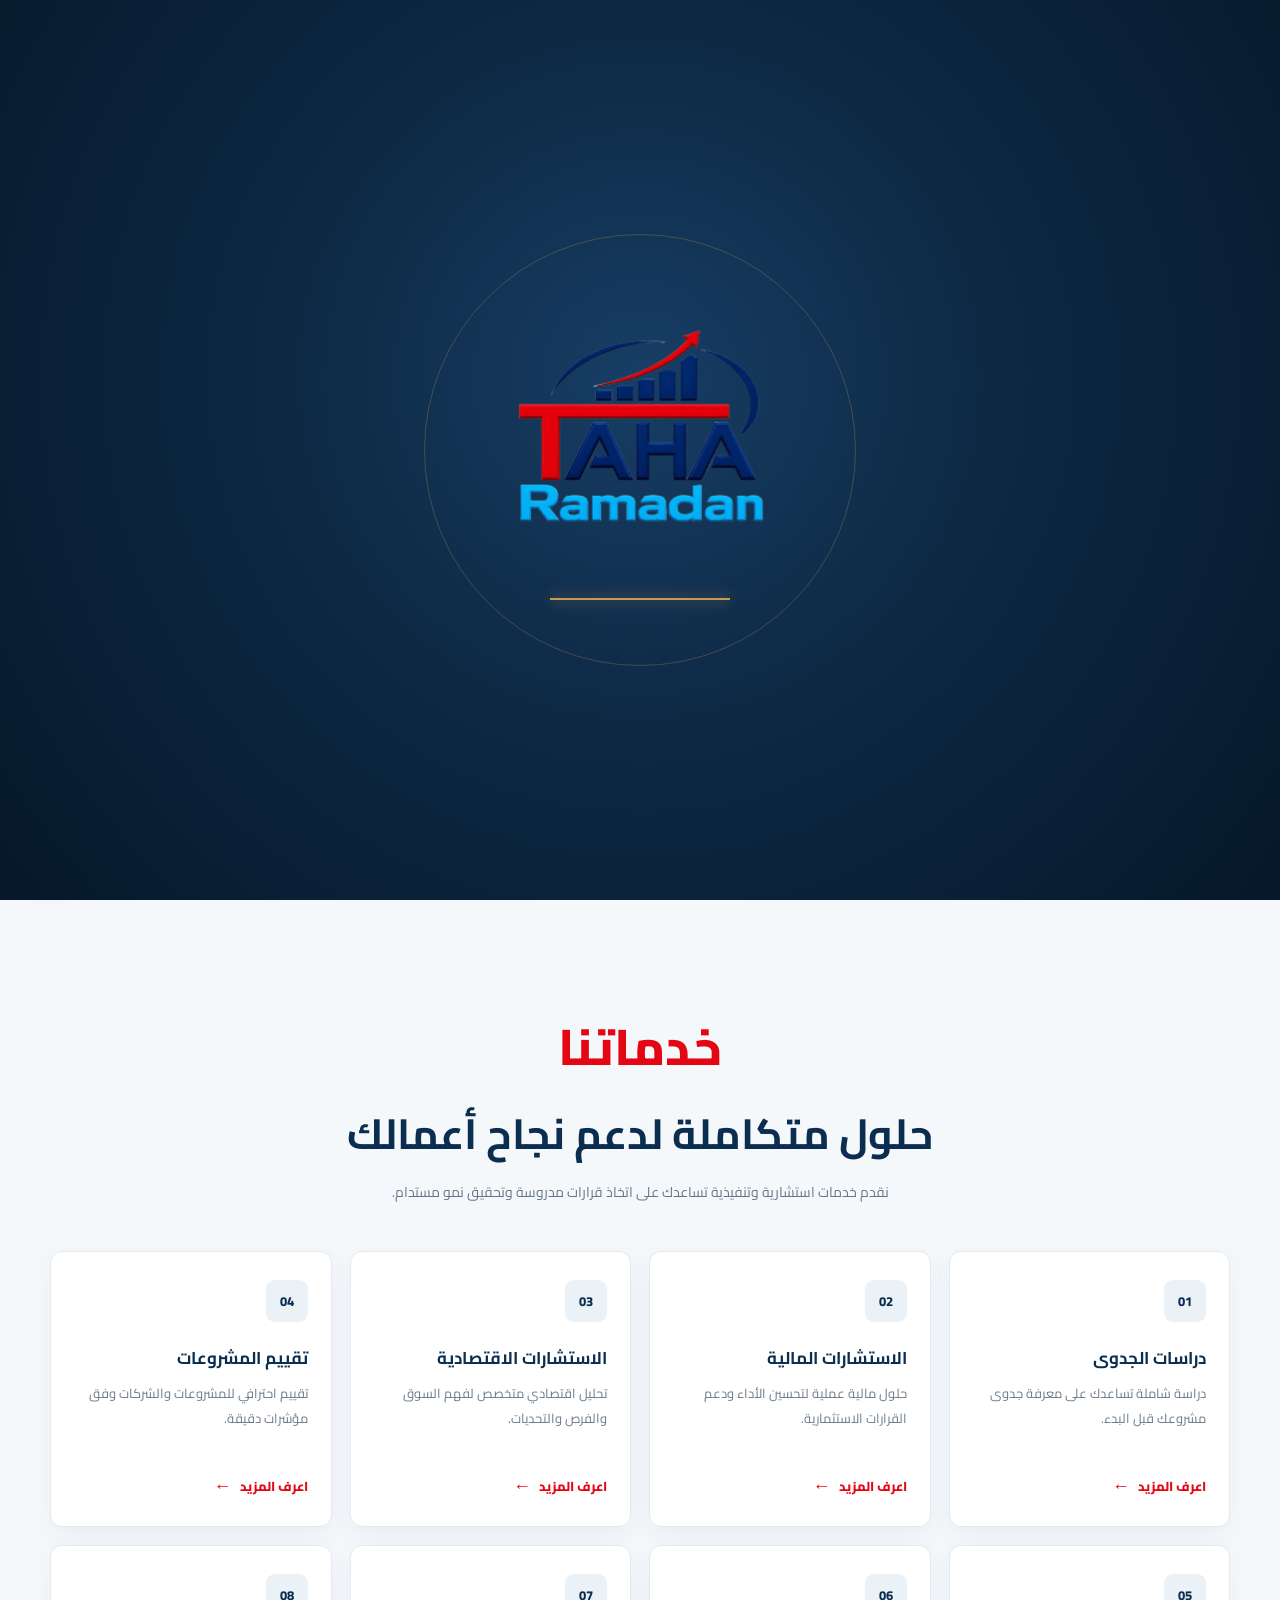
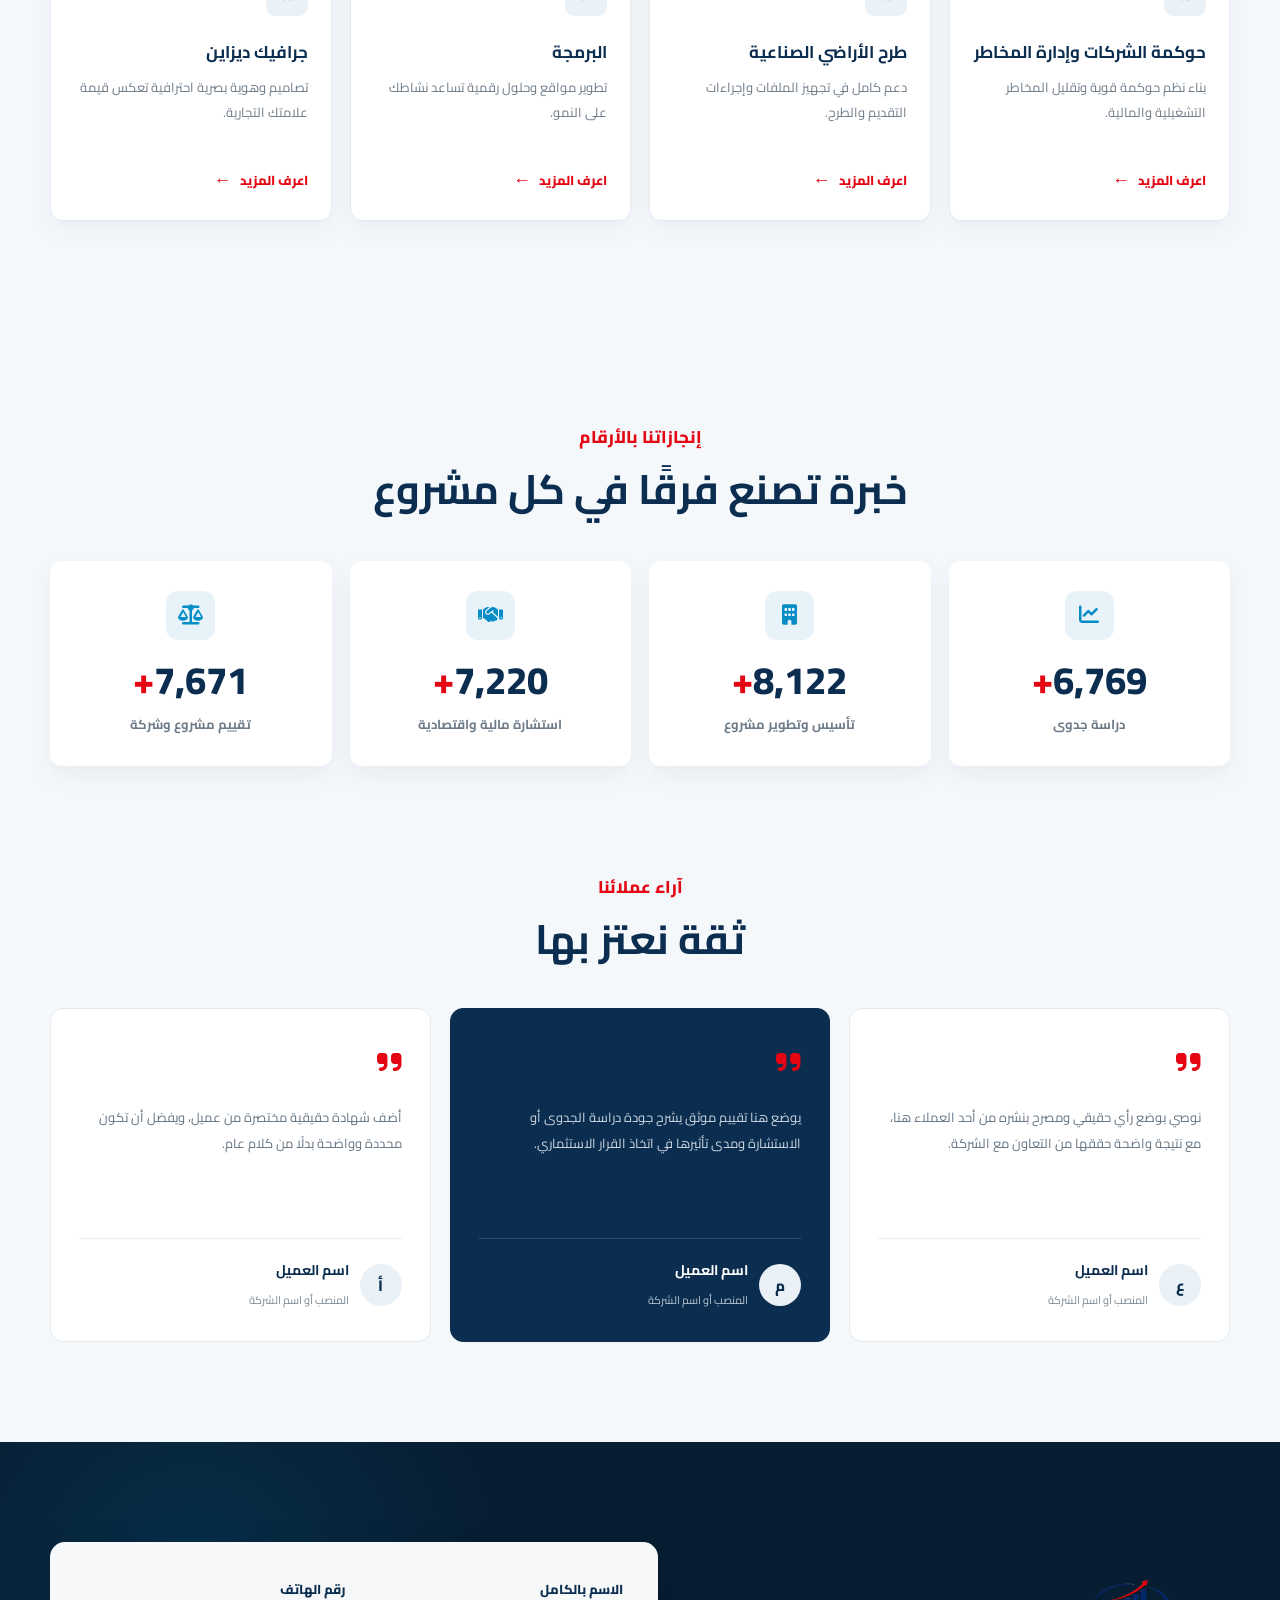
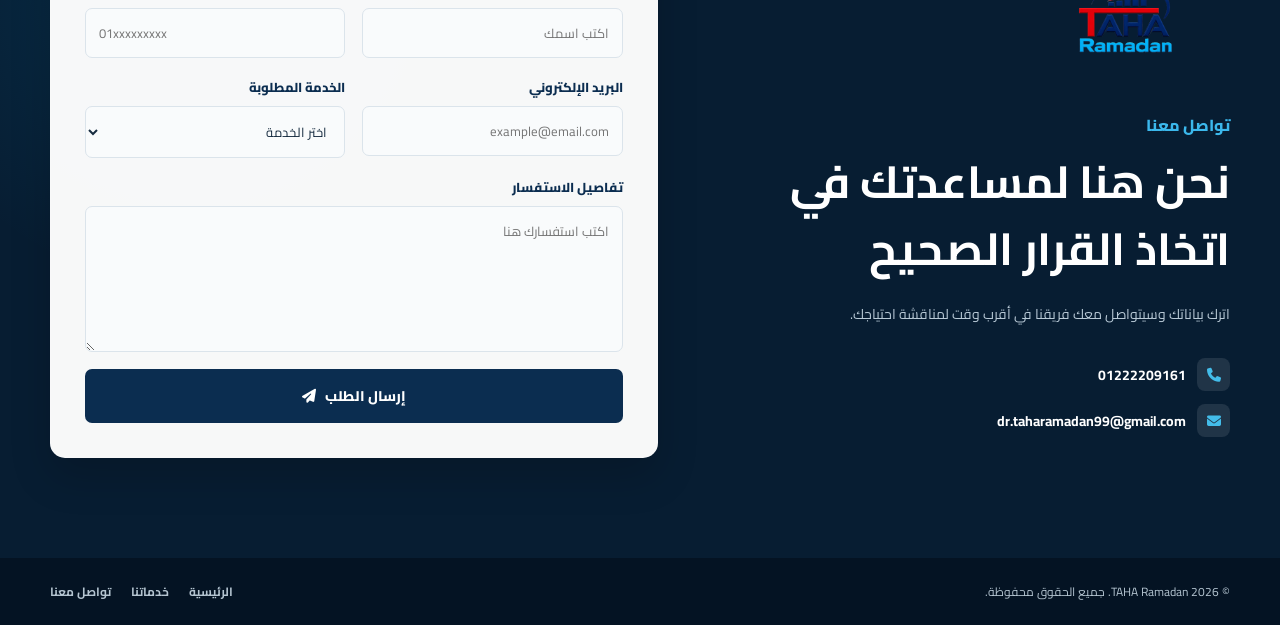
==== index.html @ 09d0135a "Rename Intro.html to index.html" ====
<!DOCTYPE html>
<html lang="ar" dir="rtl">
  <head>
    <meta charset="UTF-8" />
    <meta name="viewport" content="width=device-width, initial-scale=1.0" />
    <title>TAHA Ramadan | للاستشارات المالية والاقتصادية</title>

    <link rel="preconnect" href="https://fonts.googleapis.com" />
    <link rel="preconnect" href="https://fonts.gstatic.com" crossorigin />
    <link
      href="https://fonts.googleapis.com/css2?family=Cairo:wght@400;500;600;700;800&display=swap"
      rel="stylesheet"
    />

    <link rel="stylesheet" href="Css/Intro.css" />
    <link
  rel="stylesheet"
  href="https://cdnjs.cloudflare.com/ajax/libs/font-awesome/6.7.2/css/all.min.css"/>
  </head>

  <body>
    <div class="intro-screen" id="introScreen">
      <div class="intro-content">
        <img
          src="assists/اللوجو الجديدي بدون خلفيه.png"
          alt="TAHA Ramadan"
          class="intro-logo"
        />

        <div class="loading-line">
          <span></span>
        </div>

      </div>
    </div>

    <div class="website-content">
      <header class="site-header">
        <div class="container navbar">
          <a href="#home" class="navbar-logo">
            <img
              src="assists/اللوجو الجديدي بدون خلفيه.png"
              alt="TAHA Ramadan"
            />
          </a>

          <button class="menu-button" id="menuButton" aria-label="فتح القائمة">
            <span></span>
            <span></span>
            <span></span>
          </button>

          <nav class="nav-links" id="navLinks">
            <a class="active" href="#home">الرئيسية</a>
            <a href="#about">من نحن</a>
            <a href="#services">خدماتنا</a>
            <a href="#sectors">القطاعات</a>
            <a href="#contact">تواصل معنا</a>
          </nav>

          <a href="/request.html" class="nav-button">اطلب استشارة</a>
        </div>
      </header>

      <main id="home">
  <section class="hero-slider">
    <img
      src="assists/الغلاف.jpg"
      alt="TAHA Ramadan للاستشارات المالية والاقتصادية"
      class="hero-image"
    />
  </section>
</main>
    </div>
<section class="services-section" id="services">
  <div class="container">
    <div class="services-heading">
      <p>خدماتنا</p>
      <h2>حلول متكاملة لدعم نجاح أعمالك</h2>
      <span>
        نقدم خدمات استشارية وتنفيذية تساعدك على اتخاذ قرارات مدروسة وتحقيق نمو مستدام.
      </span>
    </div>

    <div class="services-grid">
      <article class="service-card">
        <span class="service-number">01</span>
        <h3>دراسات الجدوى</h3>
        <p>دراسة شاملة تساعدك على معرفة جدوى مشروعك قبل البدء.</p>
        <a href="feasibility.html" data-transition>
          اعرف المزيد <b>←</b>
        </a>
      </article>

      <article class="service-card">
        <span class="service-number">02</span>
        <h3>الاستشارات المالية</h3>
        <p>حلول مالية عملية لتحسين الأداء ودعم القرارات الاستثمارية.</p>
        <a href="/financial-consulting.html">اعرف المزيد <b>←</b></a>
      </article>

      <article class="service-card">
        <span class="service-number">03</span>
        <h3>الاستشارات الاقتصادية</h3>
        <p>تحليل اقتصادي متخصص لفهم السوق والفرص والتحديات.</p>
        <a href="/economic-consulting.html">اعرف المزيد <b>←</b></a>
      </article>

      <article class="service-card">
        <span class="service-number">04</span>
        <h3>تقييم المشروعات</h3>
        <p>تقييم احترافي للمشروعات والشركات وفق مؤشرات دقيقة.</p>
        <a href="/project-evaluation.html">اعرف المزيد <b>←</b></a>
      </article>

      <article class="service-card">
        <span class="service-number">05</span>
        <h3>حوكمة الشركات وإدارة المخاطر</h3>
        <p>بناء نظم حوكمة قوية وتقليل المخاطر التشغيلية والمالية.</p>
        <a href="/corporate-governance.html">اعرف المزيد <b>←</b></a>
      </article>

      <article class="service-card">
        <span class="service-number">06</span>
        <h3>طرح الأراضي الصناعية</h3>
        <p>دعم كامل في تجهيز الملفات وإجراءات التقديم والطرح.</p>
        <a href="/industrial-land-offerings.html">اعرف المزيد <b>←</b></a>
      </article>

      <article class="service-card">
        <span class="service-number">07</span>
        <h3>البرمجة</h3>
        <p>تطوير مواقع وحلول رقمية تساعد نشاطك على النمو.</p>
        <a href="/web-development.html">اعرف المزيد <b>←</b></a>
      </article>

      <article class="service-card">
        <span class="service-number">08</span>
        <h3>جرافيك ديزاين</h3>
        <p>تصاميم وهوية بصرية احترافية تعكس قيمة علامتك التجارية.</p>
        <a href="/graphic-design.html">اعرف المزيد <b>←</b></a>
      </article>
    </div>
  </div>
</section>
<section class="results-section" id="results">
  <div class="container">
    <div class="results-heading">
      <p>إنجازاتنا بالأرقام</p>
      <h2>خبرة تصنع فرقًا في كل مشروع</h2>
    </div>

    <div class="statistics-grid">
      <article class="stat-card">
        <i class="fa-solid fa-chart-line"></i>
        <strong class="counter" data-target="15000">0</strong>
        <span>دراسة جدوى</span>
      </article>

      <article class="stat-card">
        <i class="fa-solid fa-building"></i>
        <strong class="counter" data-target="18000">0</strong>
        <span>تأسيس وتطوير مشروع</span>
      </article>

      <article class="stat-card">
        <i class="fa-solid fa-handshake"></i>
        <strong class="counter" data-target="16000">0</strong>
        <span>استشارة مالية واقتصادية</span>
      </article>

      <article class="stat-card">
        <i class="fa-solid fa-scale-balanced"></i>
        <strong class="counter" data-target="17000">0</strong>
        <span>تقييم مشروع وشركة</span>
      </article>
    </div>

    <div class="testimonials-heading">
      <p>آراء عملائنا</p>
      <h2>ثقة نعتز بها</h2>
    </div>

    <div class="testimonials-grid">
      <article class="testimonial-card">
        <div class="quote-icon">
          <i class="fa-solid fa-quote-right"></i>
        </div>

        <p>
          نوصي بوضع رأي حقيقي ومصرح بنشره من أحد العملاء هنا، مع نتيجة واضحة
          حققها من التعاون مع الشركة.
        </p>

        <div class="client-info">
          <div class="client-avatar">ع</div>
          <div>
            <h3>اسم العميل</h3>
            <span>المنصب أو اسم الشركة</span>
          </div>
        </div>
      </article>

      <article class="testimonial-card featured-testimonial">
        <div class="quote-icon">
          <i class="fa-solid fa-quote-right"></i>
        </div>

        <p>
          يوضع هنا تقييم موثق يشرح جودة دراسة الجدوى أو الاستشارة ومدى تأثيرها
          في اتخاذ القرار الاستثماري.
        </p>

        <div class="client-info">
          <div class="client-avatar">م</div>
          <div>
            <h3>اسم العميل</h3>
            <span>المنصب أو اسم الشركة</span>
          </div>
        </div>
      </article>

      <article class="testimonial-card">
        <div class="quote-icon">
          <i class="fa-solid fa-quote-right"></i>
        </div>

        <p>
          أضف شهادة حقيقية مختصرة من عميل، ويفضل أن تكون محددة وواضحة بدلًا من
          كلام عام.
        </p>

        <div class="client-info">
          <div class="client-avatar">أ</div>
          <div>
            <h3>اسم العميل</h3>
            <span>المنصب أو اسم الشركة</span>
          </div>
        </div>
      </article>
    </div>
  </div>
</section>
<section class="contact-section" id="contact">
  <div class="container contact-wrapper">
    <div class="contact-brand">
      <img
        src="assists/اللوجو الجديدي بدون خلفيه.png"
        alt="TAHA Ramadan"
      />

      <p class="contact-label">تواصل معنا</p>

      <h2>نحن هنا لمساعدتك في اتخاذ القرار الصحيح</h2>

      <p class="contact-description">
        اترك بياناتك وسيتواصل معك فريقنا في أقرب وقت لمناقشة احتياجك.
      </p>

      <div class="contact-info">
        <a href="tel:+201222209161">
          <i class="fa-solid fa-phone"></i>
          <span>01222209161</span>
        </a>

        <a href="mailto:dr.taharamadan99@gmail.com">
          <i class="fa-solid fa-envelope"></i>
          <span>dr.taharamadan99@gmail.com</span>
        </a>
      </div>
    </div>

    <form
      class="contact-form"
      action="https://formsubmit.co/dr.taharamadan99@gmail.com"
      method="POST"
    >
      <input
        type="hidden"
        name="_subject"
        value="طلب تواصل جديد من موقع TAHA Ramadan"
      />

      <input type="hidden" name="_captcha" value="true" />

      <div class="form-group">
        <label for="name">الاسم بالكامل</label>
        <input
          type="text"
          id="name"
          name="name"
          placeholder="اكتب اسمك"
          required
        />
      </div>

      <div class="form-group">
        <label for="phone">رقم الهاتف</label>
        <input
          type="tel"
          id="phone"
          name="phone"
          placeholder="01xxxxxxxxx"
          required
        />
      </div>

      <div class="form-group">
        <label for="email">البريد الإلكتروني</label>
        <input
          type="email"
          id="email"
          name="email"
          placeholder="example@email.com"
          required
        />
      </div>

      <div class="form-group">
        <label for="service">الخدمة المطلوبة</label>
        <select id="service" name="service" required>
          <option value="" selected disabled>اختر الخدمة</option>
          <option value="دراسات الجدوى">دراسات الجدوى</option>
          <option value="الاستشارات المالية">الاستشارات المالية</option>
          <option value="الاستشارات الاقتصادية">الاستشارات الاقتصادية</option>
          <option value="تقييم المشروعات">تقييم المشروعات</option>
          <option value="حوكمة الشركات وإدارة المخاطر">
            حوكمة الشركات وإدارة المخاطر
          </option>
          <option value="طرح الأراضي الصناعية">طرح الأراضي الصناعية</option>
          <option value="البرمجة">البرمجة</option>
          <option value="جرافيك ديزاين">جرافيك ديزاين</option>
        </select>
      </div>

      <div class="form-group full-width">
        <label for="message">تفاصيل الاستفسار</label>
        <textarea
          id="message"
          name="message"
          rows="5"
          placeholder="اكتب استفسارك هنا"
          required
        ></textarea>
      </div>

      <button type="submit" class="send-button">
        إرسال الطلب
        <i class="fa-solid fa-paper-plane"></i>
      </button>
    </form>
  </div>
</section>

<footer class="site-footer">
  <div class="container footer-content">
    <p>© 2026 TAHA Ramadan. جميع الحقوق محفوظة.</p>

    <div class="footer-links">
      <a href="#home">الرئيسية</a>
      <a href="#services">خدماتنا</a>
      <a href="#contact">تواصل معنا</a>
    </div>
  </div>
</footer>

<div class="social-widget">
  <div class="social-menu" id="socialMenu">
    <a href="tel:+201222209161" class="phone" aria-label="اتصال">
      <i class="fa-solid fa-phone"></i>
    </a>

    <a
      href="https://wa.me/201222209161"
      class="whatsapp"
      target="_blank"
      aria-label="واتساب"
    >
      <i class="fa-brands fa-whatsapp"></i>
    </a>

    <a
      href="https://facebook.com/YOUR_PAGE"
      class="facebook"
      target="_blank"
      aria-label="فيسبوك"
    >
      <i class="fa-brands fa-facebook-f"></i>
    </a>

    <a
      href="https://x.com/YOUR_ACCOUNT"
      class="twitter"
      target="_blank"
      aria-label="منصة إكس"
    >
      <i class="fa-brands fa-x-twitter"></i>
    </a>

    <a
      href="https://linkedin.com/company/YOUR_COMPANY"
      class="linkedin"
      target="_blank"
      aria-label="لينكد إن"
    >
      <i class="fa-brands fa-linkedin-in"></i>
    </a>

    <a
      href="https://instagram.com/YOUR_ACCOUNT"
      class="instagram"
      target="_blank"
      aria-label="إنستجرام"
    >
      <i class="fa-brands fa-instagram"></i>
    </a>
  </div>

  <button class="social-toggle" id="socialToggle" aria-label="وسائل التواصل">
    <i class="fa-solid fa-comments"></i>
  </button>
</div>
    <script src="Css/js/intro.js"></script>
  </body>
</html>
---- Css/Intro.css ----
:root {
  --navy: #0b2d50;
  --navy-dark: #061b31;
  --red: #e40613;
  --gold: #c99a50;
  --white: #ffffff;
  --text: #172c40;
  --border: #e7edf2;
}

* {
  box-sizing: border-box;
  margin: 0;
  padding: 0;
}

html {
  scroll-behavior: smooth;
}

body {
  font-family: "Cairo", sans-serif;
  background: #f7f9fb;
  color: var(--text);
  overflow-x: hidden;
  overflow-y: auto;
}
a {
  color: inherit;
  text-decoration: none;
}

.container {
  width: min(1180px, calc(100% - 42px));
  margin: auto;
}

.intro-screen {
  position: fixed;
  inset: 0;
  z-index: 9999;
  display: grid;
  place-items: center;
  background: radial-gradient(circle at 50% 42%, #173e65 0%, #0d2944 42%, #06182a 100%);
  transition: opacity 0.7s ease, visibility 0.7s ease;
}

.intro-screen::before {
  content: "";
  position: absolute;
  width: 430px;
  height: 430px;
  border: 1px solid rgba(201, 154, 80, 0.28);
  border-radius: 50%;
  animation: circlePulse 2.8s ease-in-out infinite;
}

.intro-content {
  position: relative;
  z-index: 1;
  width: min(440px, 80vw);
  text-align: center;
}

.intro-logo {
  display: block;
  width: 100%;
  max-height: 290px;
  object-fit: contain;
  opacity: 0;
  transform: scale(0.75) translateY(20px);
  animation: logoReveal 1.2s cubic-bezier(0.22, 1, 0.36, 1) 0.2s forwards;
}

.loading-line {
  width: 0;
  height: 2px;
  margin: 22px auto 14px;
  background: rgba(255, 255, 255, 0.2);
  animation: lineWidth 1.8s ease 0.9s forwards;
}

.loading-line span {
  display: block;
  width: 0;
  height: 100%;
  background: var(--gold);
  box-shadow: 0 0 14px rgba(201, 154, 80, 0.8);
  animation: lineFill 1.45s ease 1.1s forwards;
}

.intro-content p {
  color: #dce5eb;
  font-size: 13px;
  font-weight: 600;
  letter-spacing: 1px;
  opacity: 0;
  animation: textReveal 0.8s ease 1.45s forwards;
}

.intro-screen.hide {
  opacity: 0;
  visibility: hidden;
}

.website-content {
  min-height: 100vh;
  background: #f7f9fb;
}

.site-header {
  position: sticky;
  top: 0;
  z-index: 1000;
  background: rgba(255, 255, 255, 0.97);
  border-bottom: 1px solid var(--border);
  box-shadow: 0 4px 24px rgba(6, 27, 49, 0.05);
  backdrop-filter: blur(12px);
}

.navbar {
  min-height: 84px;
  display: flex;
  align-items: center;
  justify-content: space-between;
  gap: 30px;
}

.navbar-logo {
  display: flex;
  align-items: center;
  width: 165px;
}

.navbar-logo img {
  width: 100%;
  max-height: 64px;
  object-fit: contain;
}

.nav-links {
  display: flex;
  align-items: center;
  gap: 29px;
}

.nav-links a {
  position: relative;
  color: #405365;
  font-size: 14px;
  font-weight: 700;
  transition: color 0.25s ease;
}

.nav-links a::after {
  content: "";
  position: absolute;
  right: 0;
  bottom: -10px;
  width: 0;
  height: 2px;
  background: var(--red);
  transition: width 0.25s ease;
}

.nav-links a:hover,
.nav-links a.active {
  color: var(--navy);
}

.nav-links a:hover::after,
.nav-links a.active::after {
  width: 100%;
}

.nav-button {
  padding: 11px 20px;
  border-radius: 6px;
  background: var(--navy);
  color: var(--white);
  font-size: 13px;
  font-weight: 700;
  box-shadow: 0 5px 14px rgba(11, 45, 80, 0.17);
  transition: transform 0.25s ease, background 0.25s ease;
}

.nav-button:hover {
  background: var(--red);
  transform: translateY(-3px);
}

.menu-button {
  display: none;
  width: 42px;
  height: 42px;
  border: 0;
  border-radius: 6px;
  background: #eef3f7;
  cursor: pointer;
}

.menu-button span {
  display: block;
  width: 21px;
  height: 2px;
  margin: 4px auto;
  background: var(--navy);
}

.hero-slider {
  width: 100%;
  line-height: 0;
  background: var(--navy-dark);
}

.hero-image {
  display: block;
  width: 100%;
  height: auto;
}
@keyframes logoReveal {
  to {
    opacity: 1;
    transform: scale(1) translateY(0);
  }
}

@keyframes lineWidth {
  to {
    width: 180px;
  }
}

@keyframes lineFill {
  to {
    width: 100%;
  }
}

@keyframes textReveal {
  to {
    opacity: 1;
  }
}

@keyframes circlePulse {
  50% {
    transform: scale(1.12);
    opacity: 0.45;
  }
}

@media (max-width: 800px) {
  .navbar {
    min-height: 74px;
    flex-wrap: wrap;
  }

  .navbar-logo {
    width: 135px;
  }

  .menu-button {
    display: block;
  }

  .nav-button {
    display: none;
  }

  .nav-links {
    display: none;
    order: 3;
    width: 100%;
    padding: 5px 0 18px;
    flex-direction: column;
    align-items: flex-start;
    gap: 13px;
  }

  .nav-links.show {
    display: flex;
  }

  .nav-links a::after {
    bottom: -4px;
  }

  .hero-slider {
    height: calc(100vh - 74px);
    min-height: 430px;
  }
}

@media (max-width: 500px) {
  .intro-logo {
    max-height: 220px;
  }

  .intro-content p {
    font-size: 11px;
  }

  .intro-screen::before {
    width: 310px;
    height: 310px;
  }
}

.services-section {
  padding: 100px 0;
  background: #f5f8fb;
}

.services-heading {
  max-width: 700px;
  margin: 0 auto 45px;
  text-align: center;
}

.services-heading p {
  color: var(--red);
  font-size: 50px;
  font-weight: 800;
  margin-bottom: 10px;
}

.services-heading h2 {
  color: var(--navy);
  font-size: clamp(28px, 4vw, 42px);
  line-height: 1.45;
  margin-bottom: 13px;
}

.services-heading span {
  display: block;
  color: #657687;
  font-size: 14px;
  line-height: 2;
}

.services-grid {
  display: grid;
  grid-template-columns: repeat(4, 1fr);
  gap: 18px;
}

.service-card {
  position: relative;
  min-height: 260px;
  padding: 28px 23px 24px;
  overflow: hidden;
  border: 1px solid #e3eaf0;
  border-radius: 12px;
  background: #ffffff;
  box-shadow: 0 8px 24px rgba(11, 45, 80, 0.05);
  transition: transform 0.3s ease, background 0.3s ease, box-shadow 0.3s ease;
}

.service-card::before {
  content: "";
  position: absolute;
  top: 0;
  right: 0;
  width: 0;
  height: 4px;
  background: var(--red);
  transition: width 0.3s ease;
}

.service-card:hover {
  transform: translateY(-8px);
  background: var(--navy);
  box-shadow: 0 17px 30px rgba(11, 45, 80, 0.17);
}

.service-card:hover::before {
  width: 100%;
}

.service-number {
  display: grid;
  place-items: center;
  width: 42px;
  height: 42px;
  margin-bottom: 23px;
  border-radius: 9px;
  background: #eaf2f7;
  color: var(--navy);
  font-size: 13px;
  font-weight: 800;
  transition: background 0.3s ease, color 0.3s ease;
}

.service-card h3 {
  color: var(--navy);
  font-size: 17px;
  line-height: 1.6;
  margin-bottom: 9px;
  transition: color 0.3s ease;
}

.service-card p {
  min-height: 70px;
  color: #6d7b88;
  font-size: 13px;
  line-height: 1.9;
  transition: color 0.3s ease;
}

.service-card a {
  display: inline-flex;
  align-items: center;
  gap: 8px;
  margin-top: 18px;
  color: var(--red);
  font-size: 13px;
  font-weight: 800;
}

.service-card a b {
  font-size: 18px;
  transition: transform 0.25s ease;
}

.service-card a:hover b {
  transform: translateX(-5px);
}

.service-card:hover .service-number {
  background: rgba(255, 255, 255, 0.12);
  color: #ffffff;
}

.service-card:hover h3 {
  color: #ffffff;
}

.service-card:hover p {
  color: #c6d3dd;
}

@media (max-width: 1000px) {
  .services-grid {
    grid-template-columns: repeat(2, 1fr);
  }
}

@media (max-width: 600px) {
  .services-section {
    padding: 65px 0;
  }

  .services-grid {
    grid-template-columns: 1fr;
  }

  .service-card {
    min-height: auto;
  }

  .service-card p {
    min-height: auto;
  }
}

.contact-section {
  padding: 100px 0;
  background:
    radial-gradient(circle at 15% 20%, rgba(0, 168, 235, 0.13), transparent 25%),
    #071d32;
}

.contact-wrapper {
  display: grid;
  grid-template-columns: 0.9fr 1.1fr;
  gap: 75px;
  align-items: center;
}

.contact-brand img {
  width: 210px;
  max-height: 110px;
  object-fit: contain;
  margin-bottom: 28px;
}

.contact-label {
  color: #3bb8ec;
  font-size: 16px;
  font-weight: 800;
  margin-bottom: 9px;
}

.contact-brand h2 {
  max-width: 500px;
  color: #ffffff;
  font-size: clamp(29px, 3.5vw, 45px);
  line-height: 1.5;
  margin-bottom: 17px;
}

.contact-description {
  max-width: 490px;
  color: #b8c9d6;
  font-size: 14px;
  line-height: 2;
}

.contact-info {
  display: grid;
  gap: 13px;
  margin-top: 30px;
}

.contact-info a {
  display: flex;
  align-items: center;
  gap: 11px;
  width: fit-content;
  color: #ffffff;
  font-size: 14px;
  font-weight: 700;
  transition: color 0.25s ease;
}

.contact-info a:hover {
  color: #43bce9;
}

.contact-info i {
  display: grid;
  place-items: center;
  width: 33px;
  height: 33px;
  border-radius: 8px;
  background: rgba(255, 255, 255, 0.1);
  color: #43bce9;
}

.contact-form {
  display: grid;
  grid-template-columns: 1fr 1fr;
  gap: 17px;
  padding: 34px;
  border: 1px solid rgba(255, 255, 255, 0.14);
  border-radius: 15px;
  background: rgba(255, 255, 255, 0.97);
  box-shadow: 0 18px 40px rgba(0, 0, 0, 0.17);
}

.form-group {
  display: flex;
  flex-direction: column;
  gap: 7px;
}

.form-group.full-width {
  grid-column: 1 / -1;
}

.form-group label {
  color: var(--navy);
  font-size: 13px;
  font-weight: 800;
}

.form-group input,
.form-group select,
.form-group textarea {
  width: 100%;
  border: 1px solid #dbe4eb;
  border-radius: 7px;
  outline: none;
  background: #f9fbfc;
  color: var(--text);
  font-family: inherit;
  font-size: 13px;
  padding: 12px 13px;
  transition: border-color 0.25s ease, box-shadow 0.25s ease;
}

.form-group textarea {
  resize: vertical;
}

.form-group input:focus,
.form-group select:focus,
.form-group textarea:focus {
  border-color: #168dc1;
  box-shadow: 0 0 0 3px rgba(22, 141, 193, 0.12);
}

.send-button {
  grid-column: 1 / -1;
  display: flex;
  align-items: center;
  justify-content: center;
  gap: 9px;
  border: 0;
  border-radius: 7px;
  background: var(--navy);
  color: #ffffff;
  cursor: pointer;
  font-family: inherit;
  font-size: 14px;
  font-weight: 800;
  padding: 14px;
  transition: background 0.25s ease, transform 0.25s ease;
}

.send-button:hover {
  background: var(--red);
  transform: translateY(-3px);
}

.site-footer {
  padding: 22px 0;
  background: #041323;
  color: #b4c4d0;
}

.footer-content {
  display: flex;
  align-items: center;
  justify-content: space-between;
  gap: 20px;
}

.footer-content p {
  font-size: 12px;
}

.footer-links {
  display: flex;
  gap: 20px;
}

.footer-links a {
  font-size: 12px;
  font-weight: 700;
  transition: color 0.25s ease;
}

.footer-links a:hover {
  color: #42bae9;
}

.social-widget {
  position: fixed;
  z-index: 2000;
  left: 24px;
  bottom: 24px;
}

.social-toggle,
.social-menu a {
  display: grid;
  place-items: center;
  width: 52px;
  height: 52px;
  border: 0;
  border-radius: 50%;
  color: #ffffff;
  cursor: pointer;
}

.social-toggle {
  position: relative;
  z-index: 2;
  background: var(--red);
  box-shadow: 0 10px 25px rgba(228, 6, 19, 0.32);
  font-size: 20px;
  transition: transform 0.3s ease, background 0.3s ease;
}

.social-toggle:hover {
  background: var(--navy);
  transform: rotate(12deg);
}

.social-menu {
  position: absolute;
  bottom: 62px;
  left: 0;
  display: grid;
  gap: 10px;
  pointer-events: none;
  opacity: 0;
  transform: translateY(20px);
  transition: opacity 0.3s ease, transform 0.3s ease;
}

.social-menu.open {
  pointer-events: auto;
  opacity: 1;
  transform: translateY(0);
}

.social-menu a {
  font-size: 19px;
  box-shadow: 0 7px 18px rgba(0, 0, 0, 0.2);
  transition: transform 0.25s ease;
}

.social-menu a:hover {
  transform: scale(1.12);
}

.phone {
  background: #0b2d50;
}

.whatsapp {
  background: #25d366;
}

.facebook {
  background: #1877f2;
}

.twitter {
  background: #111111;
}

.linkedin {
  background: #0a66c2;
}

.instagram {
  background: linear-gradient(135deg, #833ab4, #fd1d1d, #fcb045);
}

@media (max-width: 900px) {
  .contact-wrapper {
    grid-template-columns: 1fr;
    gap: 40px;
  }
}

@media (max-width: 600px) {
  .contact-section {
    padding: 65px 0;
  }

  .contact-form {
    grid-template-columns: 1fr;
    padding: 21px;
  }

  .footer-content {
    flex-direction: column;
    text-align: center;
  }

  .social-widget {
    left: 16px;
    bottom: 16px;
  }
}

.results-section {
  padding: 100px 0;
  background: #f5f8fb;
}

.results-heading,
.testimonials-heading {
  text-align: center;
}

.results-heading p,
.testimonials-heading p {
  color: var(--red);
  font-size: 17px;
  font-weight: 800;
  margin-bottom: 8px;
}

.results-heading h2,
.testimonials-heading h2 {
  color: var(--navy);
  font-size: clamp(28px, 4vw, 41px);
  line-height: 1.4;
}

.statistics-grid {
  display: grid;
  grid-template-columns: repeat(4, 1fr);
  gap: 18px;
  margin-top: 42px;
}

.stat-card {
  padding: 30px 18px;
  border-radius: 12px;
  background: #ffffff;
  text-align: center;
  box-shadow: 0 10px 25px rgba(11, 45, 80, 0.06);
  transition: transform 0.3s ease, background 0.3s ease;
}

.stat-card:hover {
  transform: translateY(-8px);
  background: var(--navy);
}

.stat-card i {
  display: grid;
  place-items: center;
  width: 49px;
  height: 49px;
  margin: 0 auto 17px;
  border-radius: 12px;
  background: #e7f3f9;
  color: #068dc5;
  font-size: 20px;
}

.stat-card strong {
  display: block;
  color: var(--navy);
  font-size: clamp(30px, 3vw, 42px);
  font-weight: 800;
  line-height: 1.2;
}

.stat-card strong::after {
  content: "+";
  color: var(--red);
}

.stat-card span {
  display: block;
  margin-top: 9px;
  color: #6d7b88;
  font-size: 13px;
  font-weight: 700;
}

.stat-card:hover strong,
.stat-card:hover span {
  color: #ffffff;
}

.testimonials-heading {
  margin-top: 105px;
}

.testimonials-grid {
  display: grid;
  grid-template-columns: repeat(3, 1fr);
  gap: 19px;
  margin-top: 40px;
}

.testimonial-card {
  padding: 28px;
  border: 1px solid #e3eaf0;
  border-radius: 13px;
  background: #ffffff;
}

.featured-testimonial {
  border-color: var(--navy);
  background: var(--navy);
}

.quote-icon {
  color: var(--red);
  font-size: 28px;
  margin-bottom: 15px;
}

.testimonial-card > p {
  min-height: 112px;
  color: #637382;
  font-size: 13px;
  line-height: 2;
}

.featured-testimonial > p {
  color: #d0dbe3;
}

.client-info {
  display: flex;
  align-items: center;
  gap: 11px;
  margin-top: 22px;
  padding-top: 18px;
  border-top: 1px solid #e8edf1;
}

.featured-testimonial .client-info {
  border-color: rgba(255, 255, 255, 0.15);
}

.client-avatar {
  display: grid;
  place-items: center;
  width: 42px;
  height: 42px;
  border-radius: 50%;
  background: #eaf1f6;
  color: var(--navy);
  font-size: 15px;
  font-weight: 800;
}

.client-info h3 {
  color: var(--navy);
  font-size: 14px;
}

.client-info span {
  color: #7b8994;
  font-size: 11px;
}

.featured-testimonial .client-info h3 {
  color: #ffffff;
}

.featured-testimonial .client-info span {
  color: #b9c6d0;
}

@media (max-width: 1000px) {
  .statistics-grid {
    grid-template-columns: repeat(2, 1fr);
  }

  .testimonials-grid {
    grid-template-columns: 1fr;
  }
}

@media (max-width: 600px) {
  .results-section {
    padding: 65px 0;
  }

  .statistics-grid {
    grid-template-columns: 1fr;
  }

  .testimonials-heading {
    margin-top: 70px;
  }
}
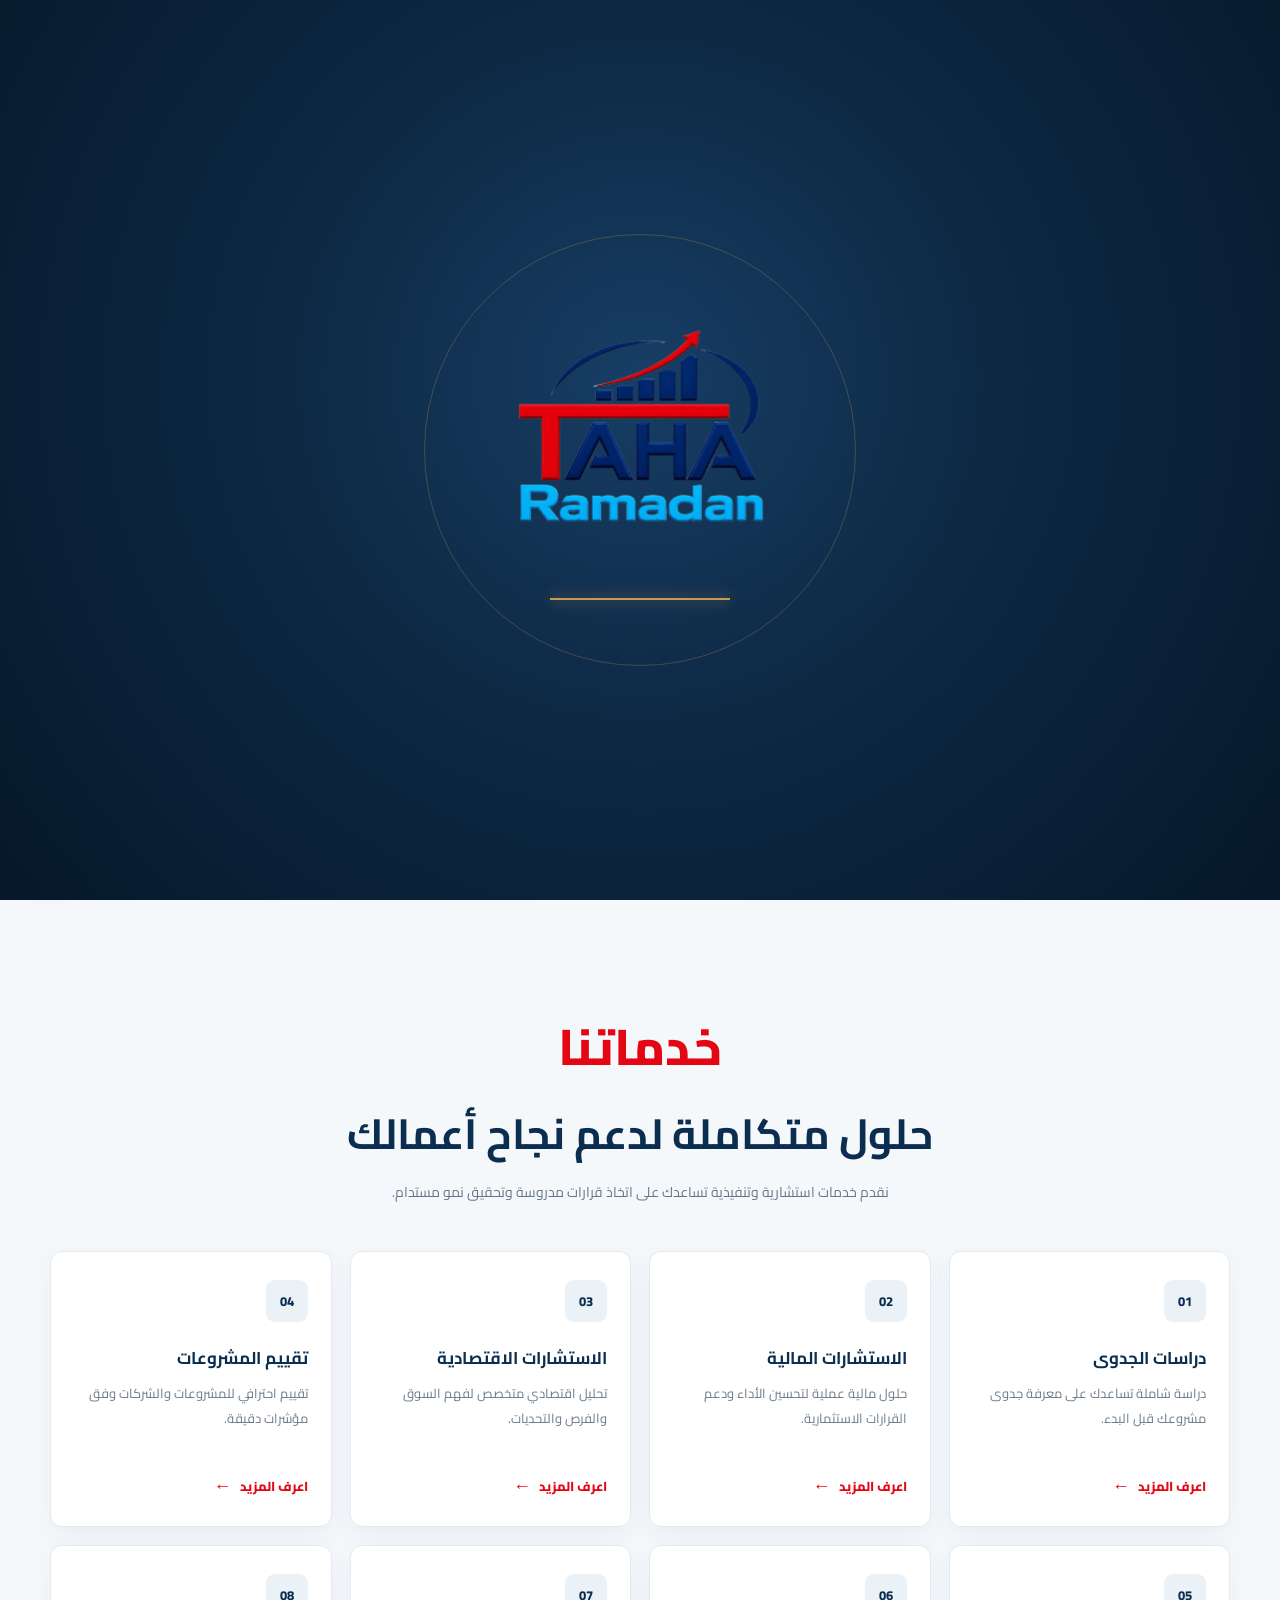
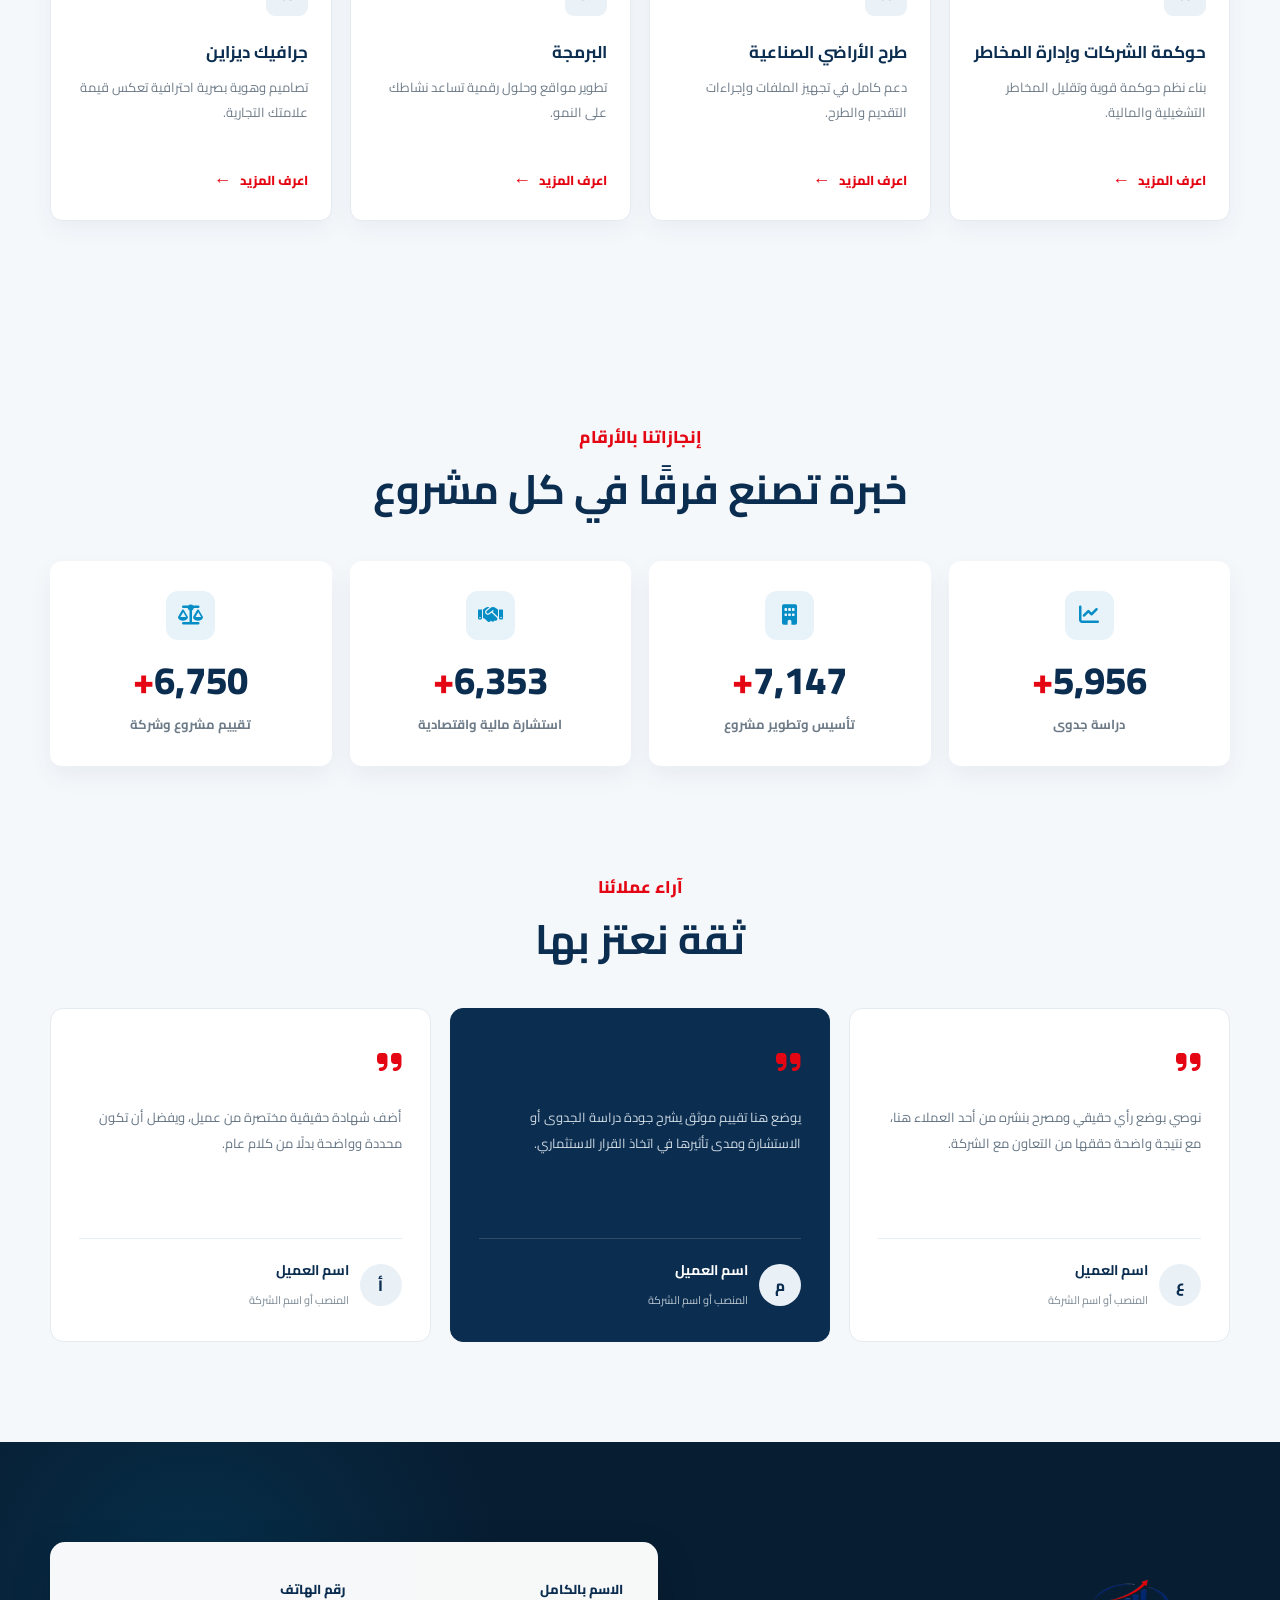
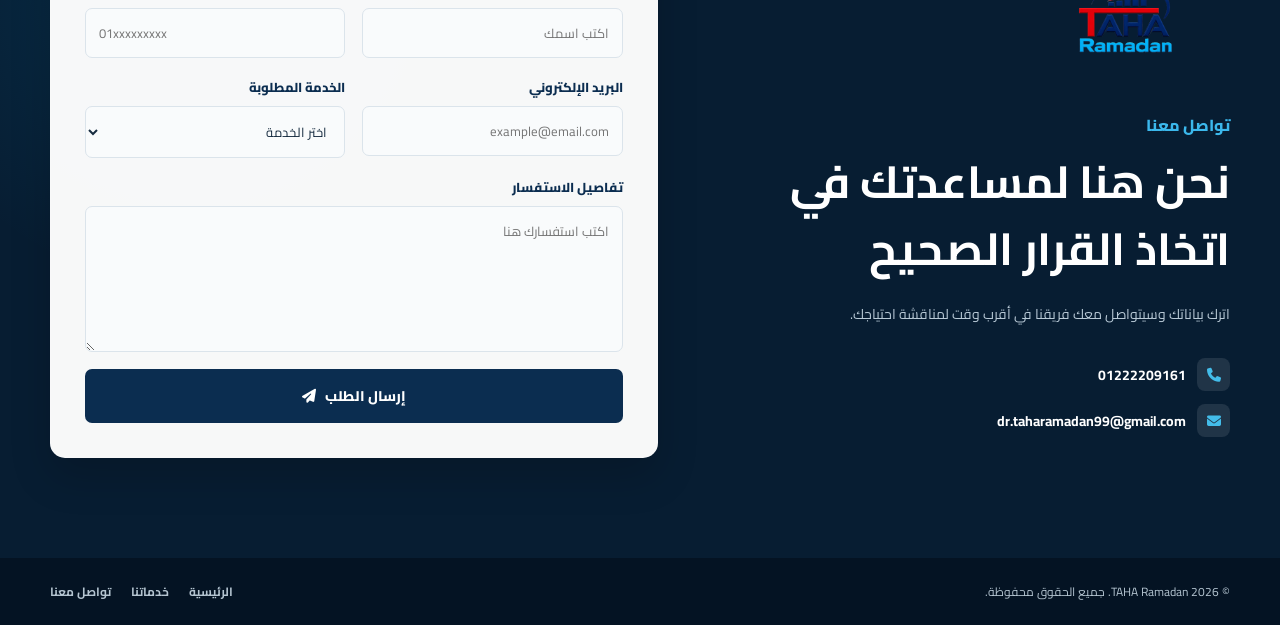
==== commit 1c394526: "Update project files" ====
--- a/index.html
+++ b/index.html
@@ -12,7 +12,7 @@
       rel="stylesheet"
     />
 
-    <link rel="stylesheet" href="Css/Intro.css" />
+    <link rel="stylesheet" href="/Css/index.css" />
     <link
   rel="stylesheet"
   href="https://cdnjs.cloudflare.com/ajax/libs/font-awesome/6.7.2/css/all.min.css"/>
@@ -420,6 +420,6 @@
     <i class="fa-solid fa-comments"></i>
   </button>
 </div>
-    <script src="Css/js/intro.js"></script>
+    <script src="/Css/js/index.js"></script>
   </body>
 </html>
--- a/Css/index.css
+++ b/Css/index.css
@@ -0,0 +1,951 @@
+:root {
+  --navy: #0b2d50;
+  --navy-dark: #061b31;
+  --red: #e40613;
+  --gold: #c99a50;
+  --white: #ffffff;
+  --text: #172c40;
+  --border: #e7edf2;
+}
+
+* {
+  box-sizing: border-box;
+  margin: 0;
+  padding: 0;
+}
+
+html {
+  scroll-behavior: smooth;
+}
+
+body {
+  font-family: "Cairo", sans-serif;
+  background: #f7f9fb;
+  color: var(--text);
+  overflow-x: hidden;
+  overflow-y: auto;
+}
+a {
+  color: inherit;
+  text-decoration: none;
+}
+
+.container {
+  width: min(1180px, calc(100% - 42px));
+  margin: auto;
+}
+
+.intro-screen {
+  position: fixed;
+  inset: 0;
+  z-index: 9999;
+  display: grid;
+  place-items: center;
+  background: radial-gradient(circle at 50% 42%, #173e65 0%, #0d2944 42%, #06182a 100%);
+  transition: opacity 0.7s ease, visibility 0.7s ease;
+}
+
+.intro-screen::before {
+  content: "";
+  position: absolute;
+  width: 430px;
+  height: 430px;
+  border: 1px solid rgba(201, 154, 80, 0.28);
+  border-radius: 50%;
+  animation: circlePulse 2.8s ease-in-out infinite;
+}
+
+.intro-content {
+  position: relative;
+  z-index: 1;
+  width: min(440px, 80vw);
+  text-align: center;
+}
+
+.intro-logo {
+  display: block;
+  width: 100%;
+  max-height: 290px;
+  object-fit: contain;
+  opacity: 0;
+  transform: scale(0.75) translateY(20px);
+  animation: logoReveal 1.2s cubic-bezier(0.22, 1, 0.36, 1) 0.2s forwards;
+}
+
+.loading-line {
+  width: 0;
+  height: 2px;
+  margin: 22px auto 14px;
+  background: rgba(255, 255, 255, 0.2);
+  animation: lineWidth 1.8s ease 0.9s forwards;
+}
+
+.loading-line span {
+  display: block;
+  width: 0;
+  height: 100%;
+  background: var(--gold);
+  box-shadow: 0 0 14px rgba(201, 154, 80, 0.8);
+  animation: lineFill 1.45s ease 1.1s forwards;
+}
+
+.intro-content p {
+  color: #dce5eb;
+  font-size: 13px;
+  font-weight: 600;
+  letter-spacing: 1px;
+  opacity: 0;
+  animation: textReveal 0.8s ease 1.45s forwards;
+}
+
+.intro-screen.hide {
+  opacity: 0;
+  visibility: hidden;
+}
+
+.website-content {
+  min-height: 100vh;
+  background: #f7f9fb;
+}
+
+.site-header {
+  position: sticky;
+  top: 0;
+  z-index: 1000;
+  background: rgba(255, 255, 255, 0.97);
+  border-bottom: 1px solid var(--border);
+  box-shadow: 0 4px 24px rgba(6, 27, 49, 0.05);
+  backdrop-filter: blur(12px);
+}
+
+.navbar {
+  min-height: 84px;
+  display: flex;
+  align-items: center;
+  justify-content: space-between;
+  gap: 30px;
+}
+
+.navbar-logo {
+  display: flex;
+  align-items: center;
+  width: 165px;
+}
+
+.navbar-logo img {
+  width: 100%;
+  max-height: 64px;
+  object-fit: contain;
+}
+
+.nav-links {
+  display: flex;
+  align-items: center;
+  gap: 29px;
+}
+
+.nav-links a {
+  position: relative;
+  color: #405365;
+  font-size: 14px;
+  font-weight: 700;
+  transition: color 0.25s ease;
+}
+
+.nav-links a::after {
+  content: "";
+  position: absolute;
+  right: 0;
+  bottom: -10px;
+  width: 0;
+  height: 2px;
+  background: var(--red);
+  transition: width 0.25s ease;
+}
+
+.nav-links a:hover,
+.nav-links a.active {
+  color: var(--navy);
+}
+
+.nav-links a:hover::after,
+.nav-links a.active::after {
+  width: 100%;
+}
+
+.nav-button {
+  padding: 11px 20px;
+  border-radius: 6px;
+  background: var(--navy);
+  color: var(--white);
+  font-size: 13px;
+  font-weight: 700;
+  box-shadow: 0 5px 14px rgba(11, 45, 80, 0.17);
+  transition: transform 0.25s ease, background 0.25s ease;
+}
+
+.nav-button:hover {
+  background: var(--red);
+  transform: translateY(-3px);
+}
+
+.menu-button {
+  display: none;
+  width: 42px;
+  height: 42px;
+  border: 0;
+  border-radius: 6px;
+  background: #eef3f7;
+  cursor: pointer;
+}
+
+.menu-button span {
+  display: block;
+  width: 21px;
+  height: 2px;
+  margin: 4px auto;
+  background: var(--navy);
+}
+
+.hero-slider {
+  width: 100%;
+  line-height: 0;
+  background: var(--navy-dark);
+}
+
+.hero-image {
+  display: block;
+  width: 100%;
+  height: auto;
+}
+@keyframes logoReveal {
+  to {
+    opacity: 1;
+    transform: scale(1) translateY(0);
+  }
+}
+
+@keyframes lineWidth {
+  to {
+    width: 180px;
+  }
+}
+
+@keyframes lineFill {
+  to {
+    width: 100%;
+  }
+}
+
+@keyframes textReveal {
+  to {
+    opacity: 1;
+  }
+}
+
+@keyframes circlePulse {
+  50% {
+    transform: scale(1.12);
+    opacity: 0.45;
+  }
+}
+
+@media (max-width: 800px) {
+  .navbar {
+    min-height: 74px;
+    flex-wrap: wrap;
+  }
+
+  .navbar-logo {
+    width: 135px;
+  }
+
+  .menu-button {
+    display: block;
+  }
+
+  .nav-button {
+    display: none;
+  }
+
+  .nav-links {
+    display: none;
+    order: 3;
+    width: 100%;
+    padding: 5px 0 18px;
+    flex-direction: column;
+    align-items: flex-start;
+    gap: 13px;
+  }
+
+  .nav-links.show {
+    display: flex;
+  }
+
+  .nav-links a::after {
+    bottom: -4px;
+  }
+
+  .hero-slider {
+    height: calc(100vh - 74px);
+    min-height: 430px;
+  }
+}
+
+@media (max-width: 500px) {
+  .intro-logo {
+    max-height: 220px;
+  }
+
+  .intro-content p {
+    font-size: 11px;
+  }
+
+  .intro-screen::before {
+    width: 310px;
+    height: 310px;
+  }
+}
+
+.services-section {
+  padding: 100px 0;
+  background: #f5f8fb;
+}
+
+.services-heading {
+  max-width: 700px;
+  margin: 0 auto 45px;
+  text-align: center;
+}
+
+.services-heading p {
+  color: var(--red);
+  font-size: 50px;
+  font-weight: 800;
+  margin-bottom: 10px;
+}
+
+.services-heading h2 {
+  color: var(--navy);
+  font-size: clamp(28px, 4vw, 42px);
+  line-height: 1.45;
+  margin-bottom: 13px;
+}
+
+.services-heading span {
+  display: block;
+  color: #657687;
+  font-size: 14px;
+  line-height: 2;
+}
+
+.services-grid {
+  display: grid;
+  grid-template-columns: repeat(4, 1fr);
+  gap: 18px;
+}
+
+.service-card {
+  position: relative;
+  min-height: 260px;
+  padding: 28px 23px 24px;
+  overflow: hidden;
+  border: 1px solid #e3eaf0;
+  border-radius: 12px;
+  background: #ffffff;
+  box-shadow: 0 8px 24px rgba(11, 45, 80, 0.05);
+  transition: transform 0.3s ease, background 0.3s ease, box-shadow 0.3s ease;
+}
+
+.service-card::before {
+  content: "";
+  position: absolute;
+  top: 0;
+  right: 0;
+  width: 0;
+  height: 4px;
+  background: var(--red);
+  transition: width 0.3s ease;
+}
+
+.service-card:hover {
+  transform: translateY(-8px);
+  background: var(--navy);
+  box-shadow: 0 17px 30px rgba(11, 45, 80, 0.17);
+}
+
+.service-card:hover::before {
+  width: 100%;
+}
+
+.service-number {
+  display: grid;
+  place-items: center;
+  width: 42px;
+  height: 42px;
+  margin-bottom: 23px;
+  border-radius: 9px;
+  background: #eaf2f7;
+  color: var(--navy);
+  font-size: 13px;
+  font-weight: 800;
+  transition: background 0.3s ease, color 0.3s ease;
+}
+
+.service-card h3 {
+  color: var(--navy);
+  font-size: 17px;
+  line-height: 1.6;
+  margin-bottom: 9px;
+  transition: color 0.3s ease;
+}
+
+.service-card p {
+  min-height: 70px;
+  color: #6d7b88;
+  font-size: 13px;
+  line-height: 1.9;
+  transition: color 0.3s ease;
+}
+
+.service-card a {
+  display: inline-flex;
+  align-items: center;
+  gap: 8px;
+  margin-top: 18px;
+  color: var(--red);
+  font-size: 13px;
+  font-weight: 800;
+}
+
+.service-card a b {
+  font-size: 18px;
+  transition: transform 0.25s ease;
+}
+
+.service-card a:hover b {
+  transform: translateX(-5px);
+}
+
+.service-card:hover .service-number {
+  background: rgba(255, 255, 255, 0.12);
+  color: #ffffff;
+}
+
+.service-card:hover h3 {
+  color: #ffffff;
+}
+
+.service-card:hover p {
+  color: #c6d3dd;
+}
+
+@media (max-width: 1000px) {
+  .services-grid {
+    grid-template-columns: repeat(2, 1fr);
+  }
+}
+
+@media (max-width: 600px) {
+  .services-section {
+    padding: 65px 0;
+  }
+
+  .services-grid {
+    grid-template-columns: 1fr;
+  }
+
+  .service-card {
+    min-height: auto;
+  }
+
+  .service-card p {
+    min-height: auto;
+  }
+}
+
+.contact-section {
+  padding: 100px 0;
+  background:
+    radial-gradient(circle at 15% 20%, rgba(0, 168, 235, 0.13), transparent 25%),
+    #071d32;
+}
+
+.contact-wrapper {
+  display: grid;
+  grid-template-columns: 0.9fr 1.1fr;
+  gap: 75px;
+  align-items: center;
+}
+
+.contact-brand img {
+  width: 210px;
+  max-height: 110px;
+  object-fit: contain;
+  margin-bottom: 28px;
+}
+
+.contact-label {
+  color: #3bb8ec;
+  font-size: 16px;
+  font-weight: 800;
+  margin-bottom: 9px;
+}
+
+.contact-brand h2 {
+  max-width: 500px;
+  color: #ffffff;
+  font-size: clamp(29px, 3.5vw, 45px);
+  line-height: 1.5;
+  margin-bottom: 17px;
+}
+
+.contact-description {
+  max-width: 490px;
+  color: #b8c9d6;
+  font-size: 14px;
+  line-height: 2;
+}
+
+.contact-info {
+  display: grid;
+  gap: 13px;
+  margin-top: 30px;
+}
+
+.contact-info a {
+  display: flex;
+  align-items: center;
+  gap: 11px;
+  width: fit-content;
+  color: #ffffff;
+  font-size: 14px;
+  font-weight: 700;
+  transition: color 0.25s ease;
+}
+
+.contact-info a:hover {
+  color: #43bce9;
+}
+
+.contact-info i {
+  display: grid;
+  place-items: center;
+  width: 33px;
+  height: 33px;
+  border-radius: 8px;
+  background: rgba(255, 255, 255, 0.1);
+  color: #43bce9;
+}
+
+.contact-form {
+  display: grid;
+  grid-template-columns: 1fr 1fr;
+  gap: 17px;
+  padding: 34px;
+  border: 1px solid rgba(255, 255, 255, 0.14);
+  border-radius: 15px;
+  background: rgba(255, 255, 255, 0.97);
+  box-shadow: 0 18px 40px rgba(0, 0, 0, 0.17);
+}
+
+.form-group {
+  display: flex;
+  flex-direction: column;
+  gap: 7px;
+}
+
+.form-group.full-width {
+  grid-column: 1 / -1;
+}
+
+.form-group label {
+  color: var(--navy);
+  font-size: 13px;
+  font-weight: 800;
+}
+
+.form-group input,
+.form-group select,
+.form-group textarea {
+  width: 100%;
+  border: 1px solid #dbe4eb;
+  border-radius: 7px;
+  outline: none;
+  background: #f9fbfc;
+  color: var(--text);
+  font-family: inherit;
+  font-size: 13px;
+  padding: 12px 13px;
+  transition: border-color 0.25s ease, box-shadow 0.25s ease;
+}
+
+.form-group textarea {
+  resize: vertical;
+}
+
+.form-group input:focus,
+.form-group select:focus,
+.form-group textarea:focus {
+  border-color: #168dc1;
+  box-shadow: 0 0 0 3px rgba(22, 141, 193, 0.12);
+}
+
+.send-button {
+  grid-column: 1 / -1;
+  display: flex;
+  align-items: center;
+  justify-content: center;
+  gap: 9px;
+  border: 0;
+  border-radius: 7px;
+  background: var(--navy);
+  color: #ffffff;
+  cursor: pointer;
+  font-family: inherit;
+  font-size: 14px;
+  font-weight: 800;
+  padding: 14px;
+  transition: background 0.25s ease, transform 0.25s ease;
+}
+
+.send-button:hover {
+  background: var(--red);
+  transform: translateY(-3px);
+}
+
+.site-footer {
+  padding: 22px 0;
+  background: #041323;
+  color: #b4c4d0;
+}
+
+.footer-content {
+  display: flex;
+  align-items: center;
+  justify-content: space-between;
+  gap: 20px;
+}
+
+.footer-content p {
+  font-size: 12px;
+}
+
+.footer-links {
+  display: flex;
+  gap: 20px;
+}
+
+.footer-links a {
+  font-size: 12px;
+  font-weight: 700;
+  transition: color 0.25s ease;
+}
+
+.footer-links a:hover {
+  color: #42bae9;
+}
+
+.social-widget {
+  position: fixed;
+  z-index: 2000;
+  left: 24px;
+  bottom: 24px;
+}
+
+.social-toggle,
+.social-menu a {
+  display: grid;
+  place-items: center;
+  width: 52px;
+  height: 52px;
+  border: 0;
+  border-radius: 50%;
+  color: #ffffff;
+  cursor: pointer;
+}
+
+.social-toggle {
+  position: relative;
+  z-index: 2;
+  background: var(--red);
+  box-shadow: 0 10px 25px rgba(228, 6, 19, 0.32);
+  font-size: 20px;
+  transition: transform 0.3s ease, background 0.3s ease;
+}
+
+.social-toggle:hover {
+  background: var(--navy);
+  transform: rotate(12deg);
+}
+
+.social-menu {
+  position: absolute;
+  bottom: 62px;
+  left: 0;
+  display: grid;
+  gap: 10px;
+  pointer-events: none;
+  opacity: 0;
+  transform: translateY(20px);
+  transition: opacity 0.3s ease, transform 0.3s ease;
+}
+
+.social-menu.open {
+  pointer-events: auto;
+  opacity: 1;
+  transform: translateY(0);
+}
+
+.social-menu a {
+  font-size: 19px;
+  box-shadow: 0 7px 18px rgba(0, 0, 0, 0.2);
+  transition: transform 0.25s ease;
+}
+
+.social-menu a:hover {
+  transform: scale(1.12);
+}
+
+.phone {
+  background: #0b2d50;
+}
+
+.whatsapp {
+  background: #25d366;
+}
+
+.facebook {
+  background: #1877f2;
+}
+
+.twitter {
+  background: #111111;
+}
+
+.linkedin {
+  background: #0a66c2;
+}
+
+.instagram {
+  background: linear-gradient(135deg, #833ab4, #fd1d1d, #fcb045);
+}
+
+@media (max-width: 900px) {
+  .contact-wrapper {
+    grid-template-columns: 1fr;
+    gap: 40px;
+  }
+}
+
+@media (max-width: 600px) {
+  .contact-section {
+    padding: 65px 0;
+  }
+
+  .contact-form {
+    grid-template-columns: 1fr;
+    padding: 21px;
+  }
+
+  .footer-content {
+    flex-direction: column;
+    text-align: center;
+  }
+
+  .social-widget {
+    left: 16px;
+    bottom: 16px;
+  }
+}
+
+.results-section {
+  padding: 100px 0;
+  background: #f5f8fb;
+}
+
+.results-heading,
+.testimonials-heading {
+  text-align: center;
+}
+
+.results-heading p,
+.testimonials-heading p {
+  color: var(--red);
+  font-size: 17px;
+  font-weight: 800;
+  margin-bottom: 8px;
+}
+
+.results-heading h2,
+.testimonials-heading h2 {
+  color: var(--navy);
+  font-size: clamp(28px, 4vw, 41px);
+  line-height: 1.4;
+}
+
+.statistics-grid {
+  display: grid;
+  grid-template-columns: repeat(4, 1fr);
+  gap: 18px;
+  margin-top: 42px;
+}
+
+.stat-card {
+  padding: 30px 18px;
+  border-radius: 12px;
+  background: #ffffff;
+  text-align: center;
+  box-shadow: 0 10px 25px rgba(11, 45, 80, 0.06);
+  transition: transform 0.3s ease, background 0.3s ease;
+}
+
+.stat-card:hover {
+  transform: translateY(-8px);
+  background: var(--navy);
+}
+
+.stat-card i {
+  display: grid;
+  place-items: center;
+  width: 49px;
+  height: 49px;
+  margin: 0 auto 17px;
+  border-radius: 12px;
+  background: #e7f3f9;
+  color: #068dc5;
+  font-size: 20px;
+}
+
+.stat-card strong {
+  display: block;
+  color: var(--navy);
+  font-size: clamp(30px, 3vw, 42px);
+  font-weight: 800;
+  line-height: 1.2;
+}
+
+.stat-card strong::after {
+  content: "+";
+  color: var(--red);
+}
+
+.stat-card span {
+  display: block;
+  margin-top: 9px;
+  color: #6d7b88;
+  font-size: 13px;
+  font-weight: 700;
+}
+
+.stat-card:hover strong,
+.stat-card:hover span {
+  color: #ffffff;
+}
+
+.testimonials-heading {
+  margin-top: 105px;
+}
+
+.testimonials-grid {
+  display: grid;
+  grid-template-columns: repeat(3, 1fr);
+  gap: 19px;
+  margin-top: 40px;
+}
+
+.testimonial-card {
+  padding: 28px;
+  border: 1px solid #e3eaf0;
+  border-radius: 13px;
+  background: #ffffff;
+}
+
+.featured-testimonial {
+  border-color: var(--navy);
+  background: var(--navy);
+}
+
+.quote-icon {
+  color: var(--red);
+  font-size: 28px;
+  margin-bottom: 15px;
+}
+
+.testimonial-card > p {
+  min-height: 112px;
+  color: #637382;
+  font-size: 13px;
+  line-height: 2;
+}
+
+.featured-testimonial > p {
+  color: #d0dbe3;
+}
+
+.client-info {
+  display: flex;
+  align-items: center;
+  gap: 11px;
+  margin-top: 22px;
+  padding-top: 18px;
+  border-top: 1px solid #e8edf1;
+}
+
+.featured-testimonial .client-info {
+  border-color: rgba(255, 255, 255, 0.15);
+}
+
+.client-avatar {
+  display: grid;
+  place-items: center;
+  width: 42px;
+  height: 42px;
+  border-radius: 50%;
+  background: #eaf1f6;
+  color: var(--navy);
+  font-size: 15px;
+  font-weight: 800;
+}
+
+.client-info h3 {
+  color: var(--navy);
+  font-size: 14px;
+}
+
+.client-info span {
+  color: #7b8994;
+  font-size: 11px;
+}
+
+.featured-testimonial .client-info h3 {
+  color: #ffffff;
+}
+
+.featured-testimonial .client-info span {
+  color: #b9c6d0;
+}
+
+@media (max-width: 1000px) {
+  .statistics-grid {
+    grid-template-columns: repeat(2, 1fr);
+  }
+
+  .testimonials-grid {
+    grid-template-columns: 1fr;
+  }
+}
+
+@media (max-width: 600px) {
+  .results-section {
+    padding: 65px 0;
+  }
+
+  .statistics-grid {
+    grid-template-columns: 1fr;
+  }
+
+  .testimonials-heading {
+    margin-top: 70px;
+  }
+}
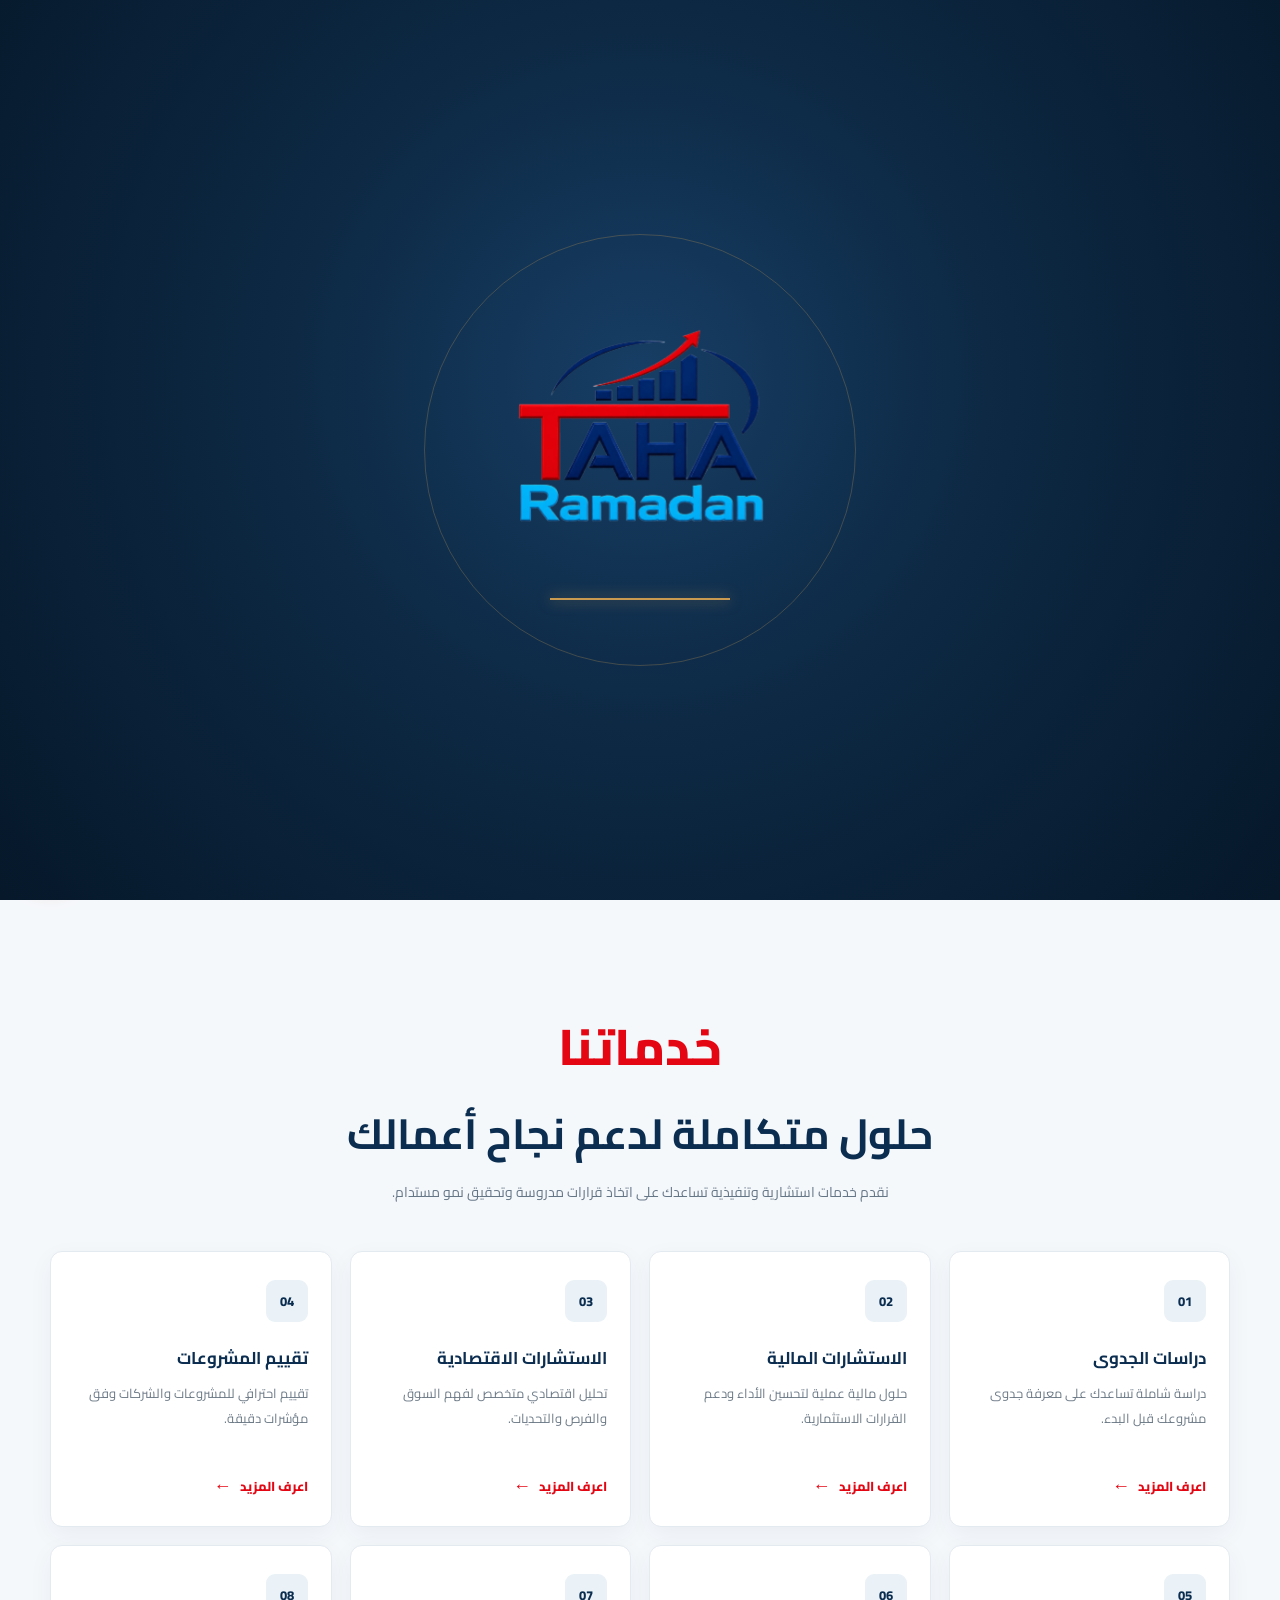
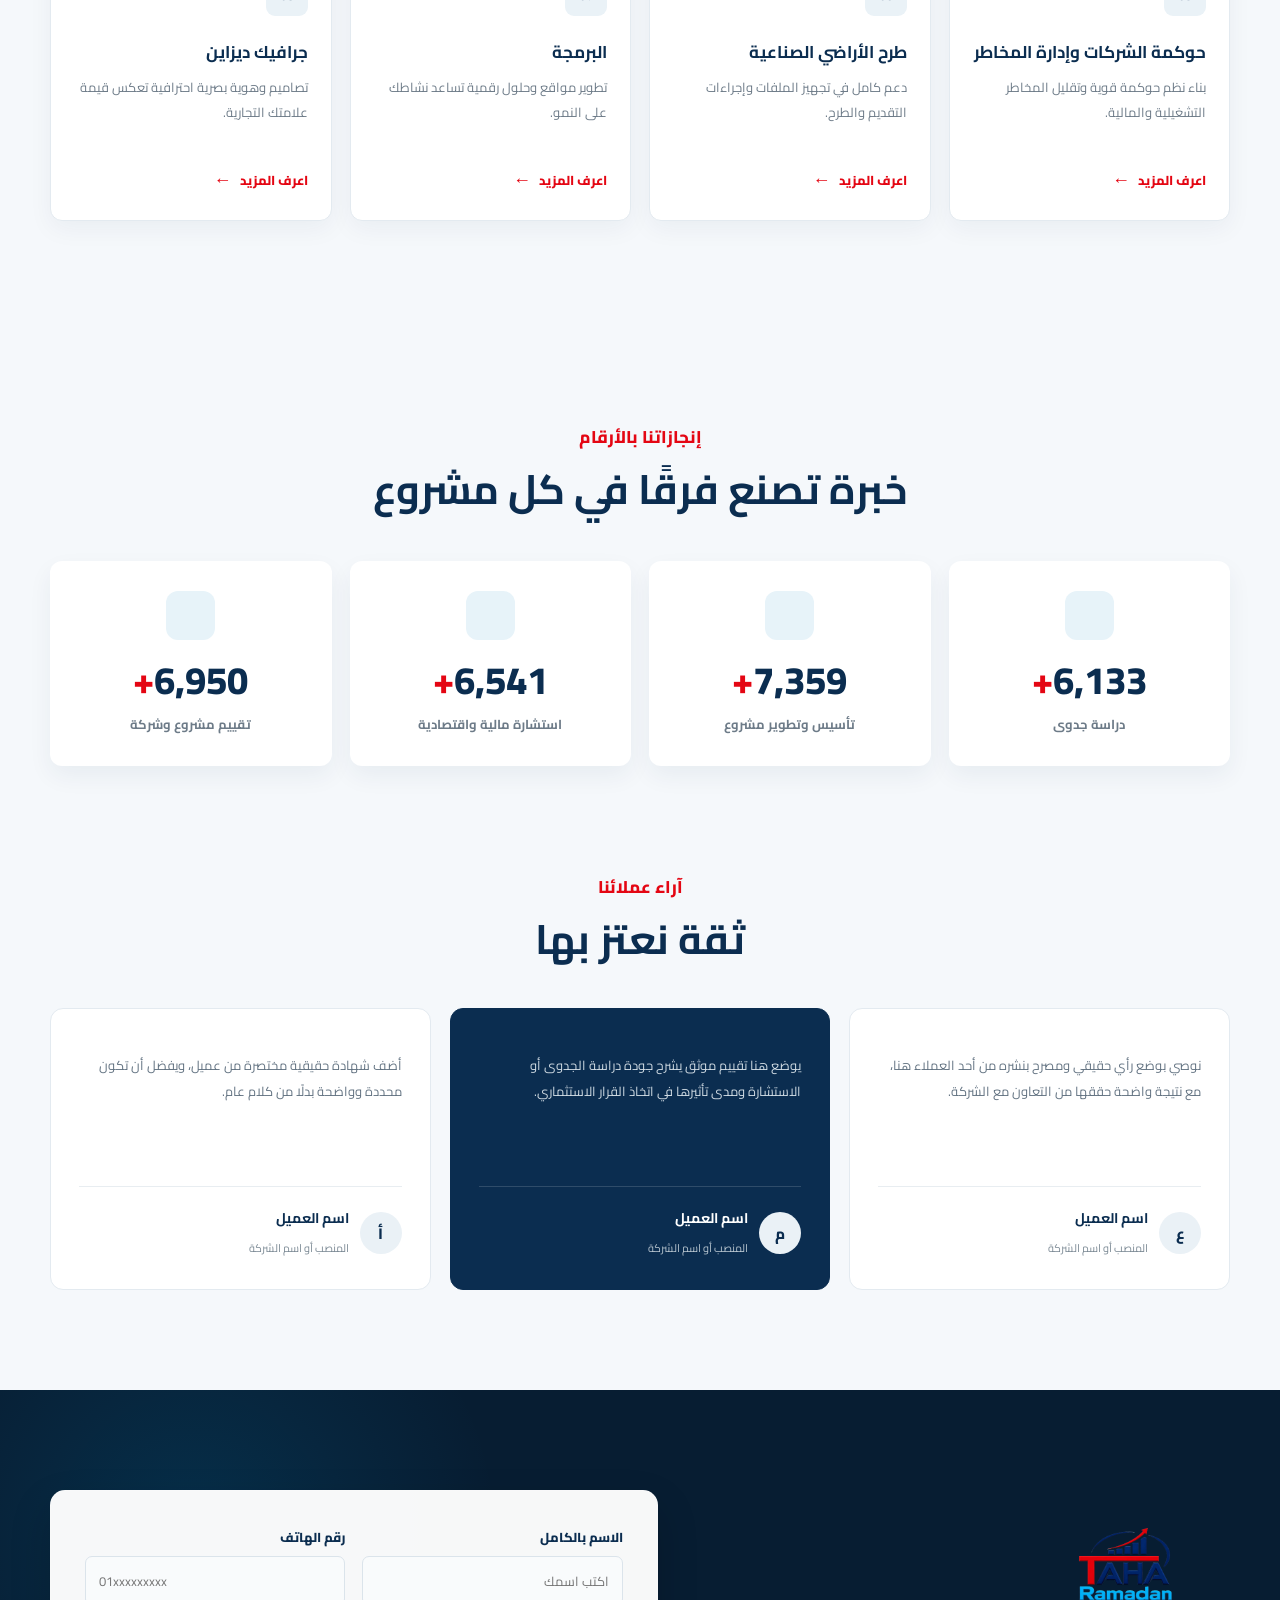
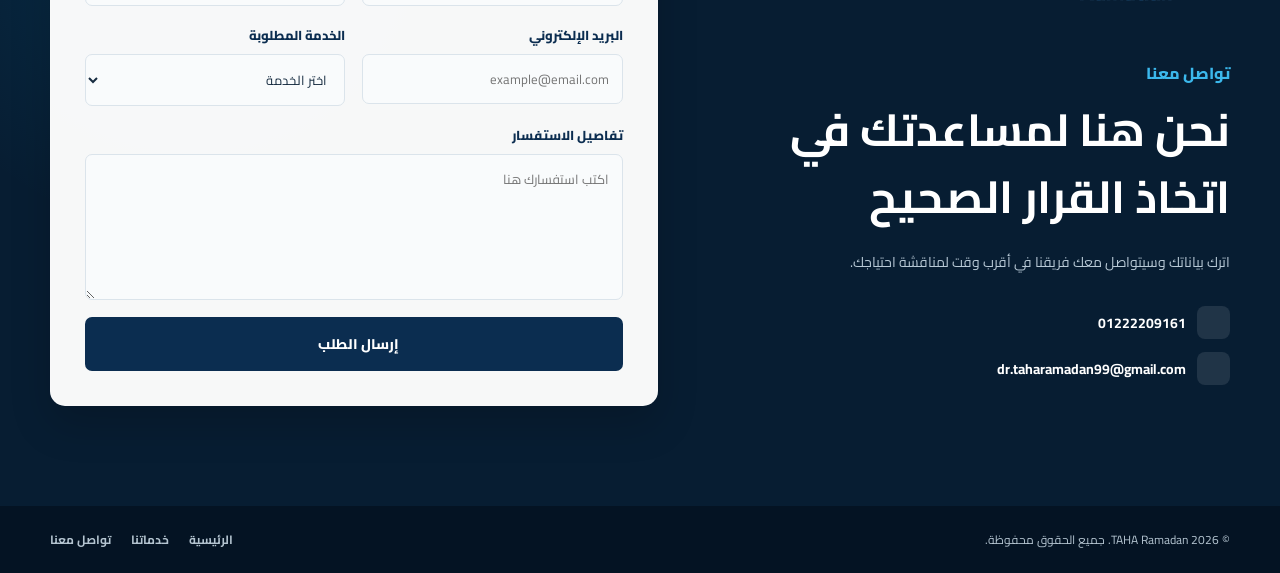
==== commit 472bb6d5: "Update project files" ====
--- a/index.html
+++ b/index.html
@@ -15,14 +15,14 @@
     <link rel="stylesheet" href="/Css/index.css" />
     <link
   rel="stylesheet"
-  href="https://cdnjs.cloudflare.com/ajax/libs/font-awesome/6.7.2/css/all.min.css"/>
+  href="/Css/fontawesome/css/all.min.css"/>
   </head>
 
   <body>
     <div class="intro-screen" id="introScreen">
-      <div class="intro-content">
+      <div class="index-content">
         <img
-          src="assists/اللوجو الجديدي بدون خلفيه.png"
+          src="/assists/اللوجو الجديدي بدون خلفيه.png"
           alt="TAHA Ramadan"
           class="intro-logo"
         />
